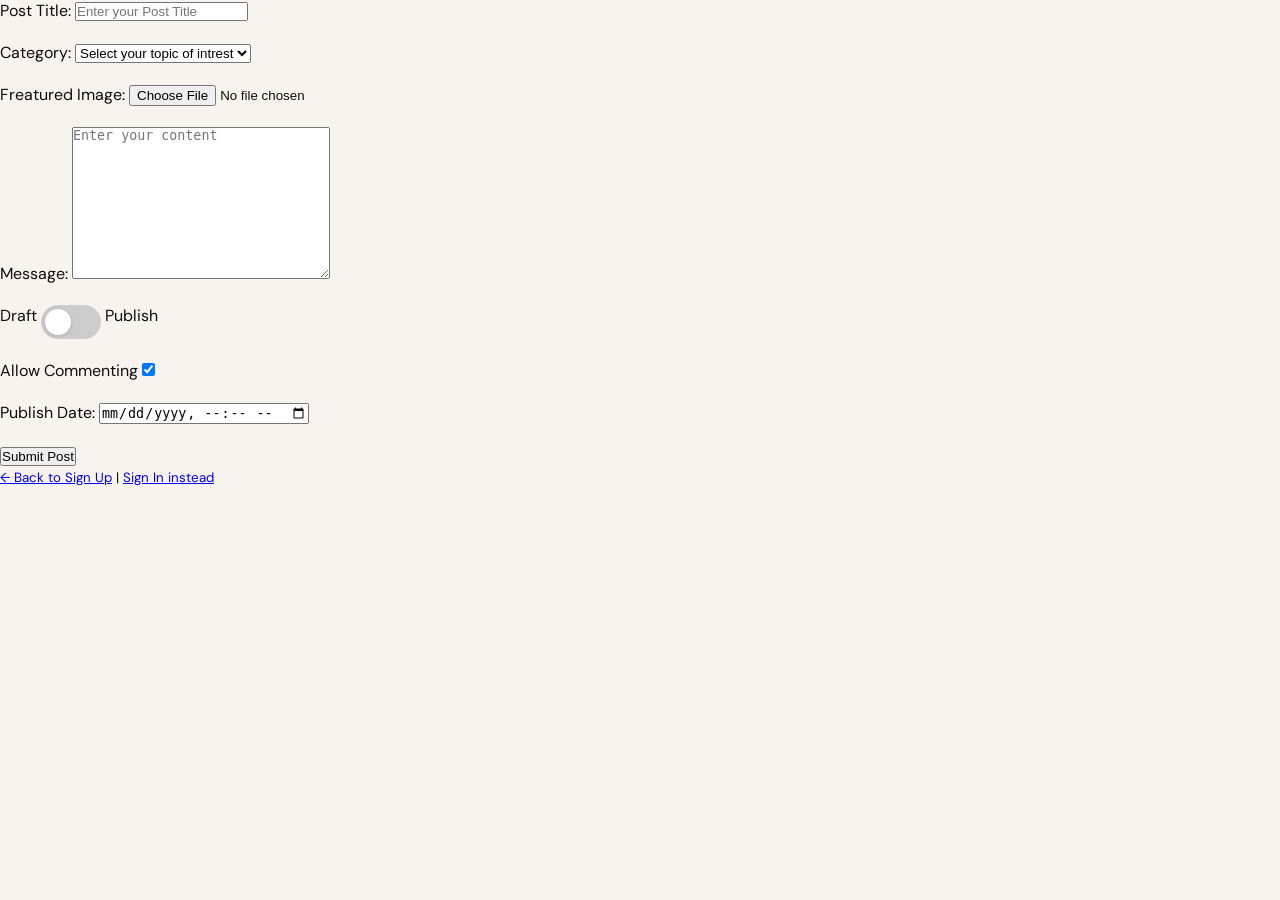
==== blogpost.html @ 6a6ed650 "commit" ====
<!DOCTYPE html>
<html lang="en">
<head>
    <meta charset="UTF-8">
    <meta name="viewport" content="width=device-width, initial-scale=1.0">
    <title>BlogPost</title>
    <link rel="stylesheet" href="styles.css" />
</head>
<body>
    <form action="">
        <label for="title">Post Title: </label>
        <input type="title" placeholder="Enter your Post Title" required><br><br>
        <label for="category">Category: </label>
        <select name="topic" id="topic" required>
            <option value="">Select your topic of intrest</option>
            <option value="cars">Cars</option>
            <option value="Food and drinks">Food and drinks</option>
  <option value="Lifestyle">Lifestyle</option>
  <option value="Culture">Culture</option>
  <option value="Business">Business</option>
  <option value="Finance">Finance</option>
  <option value="Technology">Technology</option>
  <option value="Sports">Sports</option>
  <option value="art">Art</option>
  <option value="Music">Music</option>
  <option value="health and fitness">Health and fitness</option>
  <option value="Spirituality">Spirituality</option>
  <option value="Fiction">Fiction</option>
  <option value="Other">Other</option>
  </select><br><br>
        <label for="image">Freatured Image: </label>
        <input type="file" id="Featured Image" accept="image/*" ><br><br>
        <label for="body">Message: </label>
 <textarea name="body" id="content" cols="30" rows="10" placeholder="Enter your content" required></textarea><br><br>
<style>
.switch {
  position: relative;
  display: inline-block;
  width: 60px;
  height: 34px;
}

.switch input {
  opacity: 0;
  width: 0;
  height: 0;
}

.slider {
  position: absolute;
  cursor: pointer;
  top: 0;
  left: 0;
  right: 0;
  bottom: 0;
  background-color: #ccc;
  transition: 0.4s;
  border-radius: 34px;
}

.slider:before {
  position: absolute;
  content: "";
  height: 26px;
  width: 26px;
  left: 4px;
  bottom: 4px;
  background-color: rgb(255, 255, 255);
  transition: 0.4s;
  border-radius: 50%;
}

input:checked + .slider {
  background-color: #2196F3;
}

input:checked + .slider:before {
  transform: translateX(26px);
}
</style>
<label for="draft">Draft </label>
<label class="switch">
  <input type="checkbox">
  <span class="slider"></span>
</label>
<label for="publish"> Publish</label><br><br>
<label for="allow commenting">Allow Commenting</label>
<input type="checkbox" checked required><br><br>
<label for="date">Publish Date: </label>
<input type="datetime-local" required><br><br>
<button type="button">Submit Post</button>
    </form>
     <p><small><a href="signup.html" onclick="showSignUp(); return false;">← Back to Sign Up</a> | <a href="signin.html" onclick="showSignIn(); return false;">Sign In instead</a></small></p>
</body>
</html>
---- styles.css ----
/* ============================================================
   BlogSpace — Shared Stylesheet
   Covers: signin.html | signup.html | blogpost.html
   ============================================================ */

@import url('https://fonts.googleapis.com/css2?family=Playfair+Display:wght@400;700&family=DM+Sans:wght@300;400;500&display=swap');

/* ── Reset & Root ── */
*, *::before, *::after { box-sizing: border-box; margin: 0; padding: 0; }

:root {
  --ink:       #0f0e0d;
  --cream:     #f7f3ee;
  --warm:      #c8a96e;
  --warm-dark: #a88848;
  --muted:     #7a7570;
  --border:    #e0d9d0;
}

body {
  font-family: 'DM Sans', sans-serif;
  background: var(--cream);
  min-height: 100vh;
  display: flex;
  flex-direction: column;
  color: var(--ink);
}

/* ── Navigation ── */
nav {
  display: flex;
  justify-content: space-between;
  align-items: center;
  padding: 1.2rem 2.5rem;
  border-bottom: 1px solid var(--border);
  background: var(--cream);
  position: sticky;
  top: 0;
  z-index: 10;
}

.nav-logo {
  font-family: 'Playfair Display', serif;
  font-size: 1.5rem;
  font-weight: 700;
  color: var(--ink);
  text-decoration: none;
  letter-spacing: -0.5px;
}

.nav-links {
  display: flex;
  gap: 1.5rem;
  align-items: center;
}

.nav-links a {
  font-size: 0.875rem;
  font-weight: 500;
  color: var(--muted);
  text-decoration: none;
  transition: color 0.2s;
}

.nav-links a:hover { color: var(--ink); }

.nav-links a.active {
  color: var(--warm-dark);
  border-bottom: 1.5px solid var(--warm-dark);
  padding-bottom: 2px;
}

.nav-links .btn-nav {
  background: var(--ink);
  color: var(--cream) !important;
  padding: 0.45rem 1.1rem;
  border-radius: 4px;
  font-weight: 500;
  transition: background 0.2s;
}

.nav-links .btn-nav:hover {
  background: var(--warm-dark);
  border-bottom: none !important;
}

/* ── Page Wrapper ── */
.page-wrap {
  flex: 1;
  display: flex;
  align-items: center;
  justify-content: center;
  padding: 3rem 1.5rem;
}

/* ── Card ── */
.card {
  background: #fff;
  border: 1px solid var(--border);
  border-radius: 12px;
  padding: 2.8rem 2.5rem;
  width: 100%;
  max-width: 420px;
  box-shadow: 0 4px 30px rgba(0, 0, 0, 0.05);
  animation: fadeUp 0.5s ease both;
}

.card.wide  { max-width: 460px; }
.card.editor { max-width: 100%; padding: 2.4rem; }

@keyframes fadeUp {
  from { opacity: 0; transform: translateY(18px); }
  to   { opacity: 1; transform: translateY(0); }
}

/* ── Card Header ── */
.card-header { margin-bottom: 2rem; }

.card-header h1 {
  font-family: 'Playfair Display', serif;
  font-size: 2rem;
  font-weight: 700;
  color: var(--ink);
  line-height: 1.2;
}

.card-header p {
  margin-top: 0.5rem;
  font-size: 0.9rem;
  color: var(--muted);
}

.card-header p a {
  color: var(--warm-dark);
  text-decoration: none;
  font-weight: 500;
}

.card-header p a:hover { text-decoration: underline; }

/* ── Divider ── */
.divider {
  width: 40px;
  height: 3px;
  background: var(--warm);
  border-radius: 2px;
  margin: 0.75rem 0 1.5rem;
}

/* ── Form Fields ── */
.field { margin-bottom: 1.25rem; }

.field label {
  display: block;
  font-size: 0.8rem;
  font-weight: 500;
  letter-spacing: 0.06em;
  text-transform: uppercase;
  color: var(--muted);
  margin-bottom: 0.4rem;
}

.field input[type="text"],
.field input[type="email"],
.field input[type="password"],
.field input[type="tel"],
.field input[type="file"],
.field input[type="datetime-local"],
.field select,
.field textarea {
  width: 100%;
  padding: 0.72rem 0.9rem;
  border: 1.5px solid var(--border);
  border-radius: 7px;
  font-family: 'DM Sans', sans-serif;
  font-size: 0.95rem;
  color: var(--ink);
  background: #fafaf8;
  outline: none;
  transition: border-color 0.2s, box-shadow 0.2s;
  appearance: none;
}

.field input:focus,
.field select:focus,
.field textarea:focus {
  border-color: var(--warm);
  box-shadow: 0 0 0 3px rgba(200, 169, 110, 0.15);
  background: #fff;
}

.field input[type="file"] {
  padding: 0.5rem 0.9rem;
  cursor: pointer;
  font-size: 0.85rem;
}

.field select {
  background-image: url("data:image/svg+xml,%3Csvg xmlns='http://www.w3.org/2000/svg' width='12' height='12' viewBox='0 0 12 12'%3E%3Cpath fill='%237a7570' d='M6 8L1 3h10z'/%3E%3C/svg%3E");
  background-repeat: no-repeat;
  background-position: right 0.9rem center;
  padding-right: 2.2rem;
  cursor: pointer;
}

.field textarea {
  resize: vertical;
  min-height: 180px;
  line-height: 1.6;
}

/* ── Two-Column Grid ── */
.row-2 {
  display: grid;
  grid-template-columns: 1fr 1fr;
  gap: 1rem;
}

/* ── Avatar Preview ── */
.avatar-wrap {
  display: flex;
  align-items: center;
  gap: 1rem;
  margin-top: 0.4rem;
}

.avatar-preview {
  width: 52px;
  height: 52px;
  border-radius: 50%;
  background: var(--cream);
  border: 2px dashed var(--border);
  object-fit: cover;
  display: flex;
  align-items: center;
  justify-content: center;
  font-size: 1.3rem;
  overflow: hidden;
  flex-shrink: 0;
}

.avatar-preview img {
  width: 100%;
  height: 100%;
  object-fit: cover;
  display: none;
}

/* ── Featured Image Preview ── */
.img-preview {
  margin-top: 0.6rem;
  width: 100%;
  height: 160px;
  border-radius: 7px;
  border: 1.5px dashed var(--border);
  object-fit: cover;
  display: none;
}

/* ── Forgot Password Link ── */
.forgot {
  display: block;
  text-align: right;
  font-size: 0.8rem;
  color: var(--warm-dark);
  text-decoration: none;
  margin-top: -0.6rem;
  margin-bottom: 1.4rem;
}

.forgot:hover { text-decoration: underline; }

/* ── Bottom Auth Link ── */
.auth-link {
  margin-top: 1.5rem;
  text-align: center;
  font-size: 0.875rem;
  color: var(--muted);
}

.auth-link a {
  color: var(--warm-dark);
  font-weight: 500;
  text-decoration: none;
}

.auth-link a:hover { text-decoration: underline; }

/* ── Checkbox Row ── */
.checkbox-row {
  display: flex;
  align-items: flex-start;
  gap: 0.6rem;
  margin-bottom: 1.4rem;
  margin-top: 0.3rem;
}

.checkbox-row input[type="checkbox"] {
  width: 16px;
  height: 16px;
  margin-top: 2px;
  accent-color: var(--warm-dark);
  cursor: pointer;
  flex-shrink: 0;
}

.checkbox-row label {
  font-size: 0.85rem;
  color: var(--muted);
  cursor: pointer;
  line-height: 1.5;
}

.checkbox-row label a {
  color: var(--warm-dark);
  text-decoration: none;
  font-weight: 500;
}

.checkbox-row label a:hover { text-decoration: underline; }

/* ── Submit Button ── */
.btn-submit {
  width: 100%;
  padding: 0.8rem;
  background: var(--ink);
  color: var(--cream);
  font-family: 'DM Sans', sans-serif;
  font-size: 0.95rem;
  font-weight: 500;
  border: none;
  border-radius: 7px;
  cursor: pointer;
  letter-spacing: 0.02em;
  transition: background 0.2s, transform 0.1s;
}

.btn-submit:hover  { background: var(--warm-dark); }
.btn-submit:active { transform: scale(0.98); }

/* ── Blog Post Page ── */
.editor-shell {
  width: 100%;
  max-width: 760px;
  animation: fadeUp 0.5s ease both;
}

.page-title {
  font-family: 'Playfair Display', serif;
  font-size: 2.2rem;
  font-weight: 700;
  color: var(--ink);
  margin-bottom: 0.4rem;
}

.page-subtitle {
  font-size: 0.9rem;
  color: var(--muted);
  margin-bottom: 2.2rem;
}

.page-divider {
  width: 48px;
  height: 3px;
  background: var(--warm);
  border-radius: 2px;
  margin-bottom: 2rem;
}

/* ── Publish Toggle ── */
.toggle-row {
  display: flex;
  align-items: center;
  gap: 0.8rem;
  margin-bottom: 1.4rem;
}

.toggle-label       { font-size: 0.85rem; font-weight: 500; color: var(--muted); }
.toggle-label.right { color: var(--ink); }

.switch {
  position: relative;
  display: inline-block;
  width: 52px;
  height: 28px;
}

.switch input { opacity: 0; width: 0; height: 0; }

.slider {
  position: absolute;
  cursor: pointer;
  inset: 0;
  background: #ddd;
  border-radius: 28px;
  transition: 0.3s;
}

.slider::before {
  content: "";
  position: absolute;
  width: 22px;
  height: 22px;
  left: 3px;
  bottom: 3px;
  background: #fff;
  border-radius: 50%;
  transition: 0.3s;
  box-shadow: 0 1px 4px rgba(0, 0, 0, 0.15);
}

input:checked + .slider             { background: var(--warm-dark); }
input:checked + .slider::before     { transform: translateX(24px); }

/* ── Action Bar (Blog Post) ── */
.action-bar {
  display: flex;
  gap: 0.8rem;
  margin-top: 0.4rem;
  flex-wrap: wrap;
}

.btn {
  padding: 0.75rem 1.5rem;
  border-radius: 7px;
  font-family: 'DM Sans', sans-serif;
  font-size: 0.9rem;
  font-weight: 500;
  cursor: pointer;
  border: none;
  transition: background 0.2s, transform 0.1s;
  letter-spacing: 0.01em;
}

.btn:active      { transform: scale(0.97); }
.btn-primary     { background: var(--ink); color: var(--cream); flex: 1; }
.btn-primary:hover { background: var(--warm-dark); }

.btn-outline {
  background: transparent;
  color: var(--ink);
  border: 1.5px solid var(--border);
}

.btn-outline:hover { border-color: var(--ink); background: #fafaf8; }

/* ── Footer ── */
footer {
  text-align: center;
  padding: 1.2rem;
  font-size: 0.78rem;
  color: var(--muted);
  border-top: 1px solid var(--border);
  margin-top: auto;
}
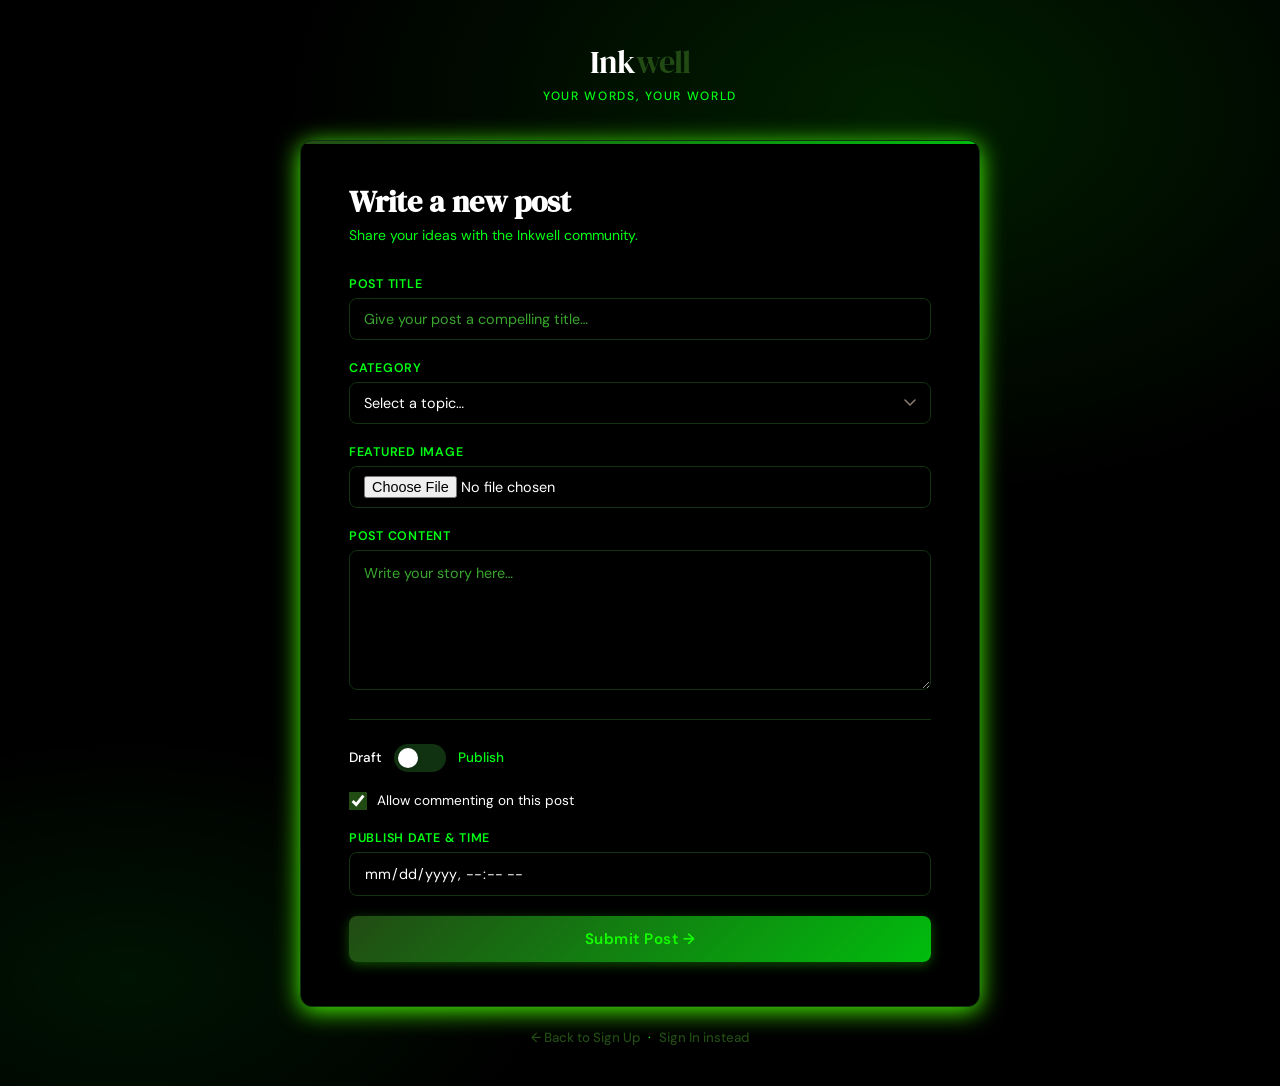
==== commit a350c86a: "commit" ====
--- a/blogpost.html
+++ b/blogpost.html
@@ -1,95 +1,98 @@
 <!DOCTYPE html>
 <html lang="en">
 <head>
-    <meta charset="UTF-8">
-    <meta name="viewport" content="width=device-width, initial-scale=1.0">
-    <title>BlogPost</title>
-    <link rel="stylesheet" href="styles.css" />
+  <meta charset="UTF-8" />
+  <meta name="viewport" content="width=device-width, initial-scale=1.0" />
+  <title>New Post — Inkwell</title>
+  <link rel="stylesheet" href="styles.css" />
 </head>
 <body>
-    <form action="">
-        <label for="title">Post Title: </label>
-        <input type="title" placeholder="Enter your Post Title" required><br><br>
-        <label for="category">Category: </label>
-        <select name="topic" id="topic" required>
-            <option value="">Select your topic of intrest</option>
-            <option value="cars">Cars</option>
-            <option value="Food and drinks">Food and drinks</option>
-  <option value="Lifestyle">Lifestyle</option>
-  <option value="Culture">Culture</option>
-  <option value="Business">Business</option>
-  <option value="Finance">Finance</option>
-  <option value="Technology">Technology</option>
-  <option value="Sports">Sports</option>
-  <option value="art">Art</option>
-  <option value="Music">Music</option>
-  <option value="health and fitness">Health and fitness</option>
-  <option value="Spirituality">Spirituality</option>
-  <option value="Fiction">Fiction</option>
-  <option value="Other">Other</option>
-  </select><br><br>
-        <label for="image">Freatured Image: </label>
-        <input type="file" id="Featured Image" accept="image/*" ><br><br>
-        <label for="body">Message: </label>
- <textarea name="body" id="content" cols="30" rows="10" placeholder="Enter your content" required></textarea><br><br>
-<style>
-.switch {
-  position: relative;
-  display: inline-block;
-  width: 60px;
-  height: 34px;
-}
 
-.switch input {
-  opacity: 0;
-  width: 0;
-  height: 0;
-}
+  <header>
+    <a href="signup.html" class="wordmark">Ink<span>well</span></a>
+    <span class="tagline">Your words, your world</span>
+  </header>
 
-.slider {
-  position: absolute;
-  cursor: pointer;
-  top: 0;
-  left: 0;
-  right: 0;
-  bottom: 0;
-  background-color: #ccc;
-  transition: 0.4s;
-  border-radius: 34px;
-}
+  <main class="wide">
+    <section class="card-header">
+      <h1>Write a new post</h1>
+      <p>Share your ideas with the Inkwell community.</p>
+    </section>
 
-.slider:before {
-  position: absolute;
-  content: "";
-  height: 26px;
-  width: 26px;
-  left: 4px;
-  bottom: 4px;
-  background-color: rgb(255, 255, 255);
-  transition: 0.4s;
-  border-radius: 50%;
-}
+    <form action="submit.html" method="get">
 
-input:checked + .slider {
-  background-color: #2196F3;
-}
+      <fieldset>
+        <label for="post-title">Post Title</label>
+        <input type="text" id="post-title" name="title"
+               placeholder="Give your post a compelling title…" required />
+      </fieldset>
 
-input:checked + .slider:before {
-  transform: translateX(26px);
-}
-</style>
-<label for="draft">Draft </label>
-<label class="switch">
-  <input type="checkbox">
-  <span class="slider"></span>
-</label>
-<label for="publish"> Publish</label><br><br>
-<label for="allow commenting">Allow Commenting</label>
-<input type="checkbox" checked required><br><br>
-<label for="date">Publish Date: </label>
-<input type="datetime-local" required><br><br>
-<button type="button">Submit Post</button>
+      <fieldset>
+        <label for="category">Category</label>
+        <select id="category" name="category" required>
+          <option value="">Select a topic…</option>
+          <option value="cars">Cars</option>
+          <option value="food-drinks">Food &amp; Drinks</option>
+          <option value="lifestyle">Lifestyle</option>
+          <option value="culture">Culture</option>
+          <option value="business">Business</option>
+          <option value="finance">Finance</option>
+          <option value="technology">Technology</option>
+          <option value="sports">Sports</option>
+          <option value="art">Art</option>
+          <option value="music">Music</option>
+          <option value="health-fitness">Health &amp; Fitness</option>
+          <option value="spirituality">Spirituality</option>
+          <option value="fiction">Fiction</option>
+          <option value="other">Other</option>
+        </select>
+      </fieldset>
+
+      <fieldset>
+        <label for="featured-image">Featured Image</label>
+        <input type="file" id="featured-image" name="featured_image" accept="image/*" />
+      </fieldset>
+
+      <fieldset>
+        <label for="content">Post Content</label>
+        <textarea id="content" name="content"
+                  placeholder="Write your story here…" required></textarea>
+      </fieldset>
+
+      <hr />
+
+      <p class="toggle-row">
+        <label for="publish-toggle" id="label-draft" class="active">Draft</label>
+        <label class="switch">
+          <input type="checkbox" id="publish-toggle" name="published"
+                 onchange="document.getElementById('label-draft').classList.toggle('active',!this.checked);
+                           document.getElementById('label-publish').classList.toggle('active',this.checked);" />
+          <span class="slider"></span>
+        </label>
+        <label for="publish-toggle" id="label-publish">Publish</label>
+      </p>
+
+      <p class="check-row">
+        <input type="checkbox" id="allow-comments" name="allow_comments" checked />
+        <label for="allow-comments">Allow commenting on this post</label>
+      </p>
+
+      <fieldset>
+        <label for="publish-date">Publish Date &amp; Time</label>
+        <input type="datetime-local" id="publish-date" name="publish_date" />
+      </fieldset>
+
+      <button type="submit">Submit Post →</button>
     </form>
-     <p><small><a href="signup.html" onclick="showSignUp(); return false;">← Back to Sign Up</a> | <a href="signin.html" onclick="showSignIn(); return false;">Sign In instead</a></small></p>
+  </main>
+
+  <footer>
+    <p>
+      <a href="signup.html">← Back to Sign Up</a>
+      &nbsp;·&nbsp;
+      <a href="signin.html">Sign In instead</a>
+    </p>
+  </footer>
+
 </body>
 </html>
--- a/styles.css
+++ b/styles.css
@@ -1,455 +1,279 @@
-/* ============================================================
-   BlogSpace — Shared Stylesheet
-   Covers: signin.html | signup.html | blogpost.html
-   ============================================================ */
-
-@import url('https://fonts.googleapis.com/css2?family=Playfair+Display:wght@400;700&family=DM+Sans:wght@300;400;500&display=swap');
-
-/* ── Reset & Root ── */
+@import url('https://fonts.googleapis.com/css2?family=DM+Serif+Display:ital@0;1&family=DM+Sans:wght@300;400;500;600&display=swap');
+
 *, *::before, *::after { box-sizing: border-box; margin: 0; padding: 0; }
 
 :root {
-  --ink:       #0f0e0d;
-  --cream:     #f7f3ee;
-  --warm:      #c8a96e;
-  --warm-dark: #a88848;
-  --muted:     #7a7570;
-  --border:    #e0d9d0;
+  --ink:      #ffffff;
+  --paper:    #000000;
+  --gold:     #224b14;
+  --rust:     #00bc0d;
+  --muted:    #00ff15;
+  --border:   #113211;
+  --card:     #000000;
+  --radius:   12px;
+  --shadow:   0 4px 24px rgb(72, 255, 0);
+  --font-serif: 'DM Serif Display', Georgia, serif;
+  --font-sans:  'DM Sans', sans-serif;
 }
 
 body {
-  font-family: 'DM Sans', sans-serif;
-  background: var(--cream);
   min-height: 100vh;
+  background: var(--paper);
+  background-image:
+    radial-gradient(ellipse 80% 60% at 70% 10%, rgba(9, 255, 1, 0.12) 0%, transparent 60%),
+    radial-gradient(ellipse 60% 40% at 10% 90%, rgba(0, 255, 30, 0.08) 0%, transparent 55%);
+  font-family: var(--font-sans);
+  color: var(--ink);
   display: flex;
   flex-direction: column;
-  color: var(--ink);
-}
-
-/* ── Navigation ── */
-nav {
-  display: flex;
-  justify-content: space-between;
   align-items: center;
-  padding: 1.2rem 2.5rem;
-  border-bottom: 1px solid var(--border);
-  background: var(--cream);
-  position: sticky;
-  top: 0;
-  z-index: 10;
-}
-
-.nav-logo {
-  font-family: 'Playfair Display', serif;
-  font-size: 1.5rem;
-  font-weight: 700;
+  justify-content: center;
+  padding: 40px 20px;
+}
+
+/* ── Site header / wordmark ── */
+header {
+  text-align: center;
+  margin-bottom: 36px;
+}
+header .wordmark {
+  font-family: var(--font-serif);
+  font-size: 2rem;
+  letter-spacing: -.02em;
   color: var(--ink);
   text-decoration: none;
-  letter-spacing: -0.5px;
-}
-
-.nav-links {
-  display: flex;
-  gap: 1.5rem;
-  align-items: center;
-}
-
-.nav-links a {
-  font-size: 0.875rem;
+}
+header .wordmark span { color: var(--gold); }
+header .tagline {
+  display: block;
+  font-size: .75rem;
   font-weight: 500;
-  color: var(--muted);
-  text-decoration: none;
-  transition: color 0.2s;
-}
-
-.nav-links a:hover { color: var(--ink); }
-
-.nav-links a.active {
-  color: var(--warm-dark);
-  border-bottom: 1.5px solid var(--warm-dark);
-  padding-bottom: 2px;
-}
-
-.nav-links .btn-nav {
-  background: var(--ink);
-  color: var(--cream) !important;
-  padding: 0.45rem 1.1rem;
-  border-radius: 4px;
-  font-weight: 500;
-  transition: background 0.2s;
-}
-
-.nav-links .btn-nav:hover {
-  background: var(--warm-dark);
-  border-bottom: none !important;
-}
-
-/* ── Page Wrapper ── */
-.page-wrap {
-  flex: 1;
+  letter-spacing: .14em;
+  text-transform: uppercase;
+  color: var(--muted);
+  margin-top: 4px;
+}
+
+/* ── Card shell ── */
+main {
+  background: var(--card);
+  border: 1px solid var(--border);
+  border-radius: var(--radius);
+  box-shadow: var(--shadow);
+  width: 100%;
+  max-width: 520px;
+  padding: 44px 48px;
+  position: relative;
+  overflow: hidden;
+}
+main::before {
+  content: '';
+  position: absolute;
+  top: 0; left: 0; right: 0;
+  height: 3px;
+  background: linear-gradient(90deg, var(--gold), var(--rust));
+}
+main.wide { max-width: 680px; }
+
+/* ── Section used as card header ── */
+section.card-header { margin-bottom: 32px; }
+section.card-header h1 {
+  font-family: var(--font-serif);
+  font-size: 1.9rem;
+  line-height: 1.15;
+}
+section.card-header p {
+  margin-top: 6px;
+  font-size: .875rem;
+  color: var(--muted);
+}
+
+/* ── Fieldsets as field groups ── */
+fieldset {
+  border: none;
+  padding: 0;
+  margin: 0 0 20px 0;
+}
+fieldset.row-2 {
+  display: grid;
+  grid-template-columns: 1fr 1fr;
+  gap: 0 16px;
+}
+/* each inner fieldset inside row-2 has no bottom margin */
+fieldset.row-2 > fieldset { margin-bottom: 0; }
+
+/* ── Labels ── */
+label {
+  display: block;
+  font-size: .78rem;
+  font-weight: 600;
+  letter-spacing: .06em;
+  text-transform: uppercase;
+  color: var(--muted);
+  margin-bottom: 6px;
+}
+
+/* ── Inputs, select, textarea ── */
+input[type="text"],
+input[type="email"],
+input[type="password"],
+input[type="tel"],
+input[type="file"],
+input[type="datetime-local"],
+select,
+textarea {
+  width: 100%;
+  padding: 11px 14px;
+  border: 1.5px solid var(--border);
+  border-radius: 8px;
+  font-family: var(--font-sans);
+  font-size: .9rem;
+  color: var(--ink);
+  background: var(--paper);
+  transition: border-color .2s, box-shadow .2s;
+  outline: none;
+}
+input[type="file"] { padding: 9px 14px; cursor: pointer; }
+textarea { resize: vertical; min-height: 140px; line-height: 1.6; }
+select {
+  cursor: pointer;
+  appearance: none;
+  background-image: url("data:image/svg+xml,%3Csvg xmlns='http://www.w3.org/2000/svg' width='12' height='8' viewBox='0 0 12 8'%3E%3Cpath d='M1 1l5 5 5-5' stroke='%238a7f72' stroke-width='1.5' fill='none' stroke-linecap='round'/%3E%3C/svg%3E");
+  background-repeat: no-repeat;
+  background-position: right 14px center;
+  padding-right: 36px;
+}
+input:focus, select:focus, textarea:focus {
+  border-color: var(--gold);
+  box-shadow: 0 0 0 3px rgba(0, 255, 60, 0.15);
+  background: #000000;
+}
+input::placeholder, textarea::placeholder { color: #39a62d; }
+
+/* ── Checkbox row (using <p>) ── */
+p.check-row {
   display: flex;
   align-items: center;
-  justify-content: center;
-  padding: 3rem 1.5rem;
-}
-
-/* ── Card ── */
-.card {
-  background: #fff;
-  border: 1px solid var(--border);
-  border-radius: 12px;
-  padding: 2.8rem 2.5rem;
-  width: 100%;
-  max-width: 420px;
-  box-shadow: 0 4px 30px rgba(0, 0, 0, 0.05);
-  animation: fadeUp 0.5s ease both;
-}
-
-.card.wide  { max-width: 460px; }
-.card.editor { max-width: 100%; padding: 2.4rem; }
-
-@keyframes fadeUp {
-  from { opacity: 0; transform: translateY(18px); }
-  to   { opacity: 1; transform: translateY(0); }
-}
-
-/* ── Card Header ── */
-.card-header { margin-bottom: 2rem; }
-
-.card-header h1 {
-  font-family: 'Playfair Display', serif;
-  font-size: 2rem;
-  font-weight: 700;
-  color: var(--ink);
-  line-height: 1.2;
-}
-
-.card-header p {
-  margin-top: 0.5rem;
-  font-size: 0.9rem;
-  color: var(--muted);
-}
-
-.card-header p a {
-  color: var(--warm-dark);
-  text-decoration: none;
-  font-weight: 500;
-}
-
-.card-header p a:hover { text-decoration: underline; }
-
-/* ── Divider ── */
-.divider {
-  width: 40px;
-  height: 3px;
-  background: var(--warm);
-  border-radius: 2px;
-  margin: 0.75rem 0 1.5rem;
-}
-
-/* ── Form Fields ── */
-.field { margin-bottom: 1.25rem; }
-
-.field label {
-  display: block;
-  font-size: 0.8rem;
-  font-weight: 500;
-  letter-spacing: 0.06em;
-  text-transform: uppercase;
-  color: var(--muted);
-  margin-bottom: 0.4rem;
-}
-
-.field input[type="text"],
-.field input[type="email"],
-.field input[type="password"],
-.field input[type="tel"],
-.field input[type="file"],
-.field input[type="datetime-local"],
-.field select,
-.field textarea {
-  width: 100%;
-  padding: 0.72rem 0.9rem;
-  border: 1.5px solid var(--border);
-  border-radius: 7px;
-  font-family: 'DM Sans', sans-serif;
-  font-size: 0.95rem;
-  color: var(--ink);
-  background: #fafaf8;
-  outline: none;
-  transition: border-color 0.2s, box-shadow 0.2s;
-  appearance: none;
-}
-
-.field input:focus,
-.field select:focus,
-.field textarea:focus {
-  border-color: var(--warm);
-  box-shadow: 0 0 0 3px rgba(200, 169, 110, 0.15);
-  background: #fff;
-}
-
-.field input[type="file"] {
-  padding: 0.5rem 0.9rem;
-  cursor: pointer;
-  font-size: 0.85rem;
-}
-
-.field select {
-  background-image: url("data:image/svg+xml,%3Csvg xmlns='http://www.w3.org/2000/svg' width='12' height='12' viewBox='0 0 12 12'%3E%3Cpath fill='%237a7570' d='M6 8L1 3h10z'/%3E%3C/svg%3E");
-  background-repeat: no-repeat;
-  background-position: right 0.9rem center;
-  padding-right: 2.2rem;
-  cursor: pointer;
-}
-
-.field textarea {
-  resize: vertical;
-  min-height: 180px;
-  line-height: 1.6;
-}
-
-/* ── Two-Column Grid ── */
-.row-2 {
-  display: grid;
-  grid-template-columns: 1fr 1fr;
-  gap: 1rem;
-}
-
-/* ── Avatar Preview ── */
-.avatar-wrap {
+  gap: 10px;
+  margin-bottom: 20px;
+}
+p.check-row input[type="checkbox"] {
+  width: 18px; height: 18px;
+  accent-color: var(--gold);
+  cursor: pointer;
+  flex-shrink: 0;
+}
+p.check-row label {
+  font-size: .85rem;
+  font-weight: 400;
+  letter-spacing: 0;
+  text-transform: none;
+  color: var(--ink);
+  margin: 0;
+  cursor: pointer;
+}
+p.check-row a { color: var(--gold); text-decoration: none; font-weight: 500; }
+p.check-row a:hover { text-decoration: underline; }
+
+/* ── Toggle row (using <p>) ── */
+p.toggle-row {
   display: flex;
   align-items: center;
-  gap: 1rem;
-  margin-top: 0.4rem;
-}
-
-.avatar-preview {
-  width: 52px;
-  height: 52px;
-  border-radius: 50%;
-  background: var(--cream);
-  border: 2px dashed var(--border);
-  object-fit: cover;
-  display: flex;
-  align-items: center;
-  justify-content: center;
-  font-size: 1.3rem;
-  overflow: hidden;
-  flex-shrink: 0;
-}
-
-.avatar-preview img {
-  width: 100%;
-  height: 100%;
-  object-fit: cover;
-  display: none;
-}
-
-/* ── Featured Image Preview ── */
-.img-preview {
-  margin-top: 0.6rem;
-  width: 100%;
-  height: 160px;
-  border-radius: 7px;
-  border: 1.5px dashed var(--border);
-  object-fit: cover;
-  display: none;
-}
-
-/* ── Forgot Password Link ── */
-.forgot {
-  display: block;
-  text-align: right;
-  font-size: 0.8rem;
-  color: var(--warm-dark);
-  text-decoration: none;
-  margin-top: -0.6rem;
-  margin-bottom: 1.4rem;
-}
-
-.forgot:hover { text-decoration: underline; }
-
-/* ── Bottom Auth Link ── */
-.auth-link {
-  margin-top: 1.5rem;
-  text-align: center;
-  font-size: 0.875rem;
-  color: var(--muted);
-}
-
-.auth-link a {
-  color: var(--warm-dark);
+  gap: 12px;
+  margin-bottom: 20px;
+}
+p.toggle-row label {
+  font-size: .85rem;
   font-weight: 500;
-  text-decoration: none;
-}
-
-.auth-link a:hover { text-decoration: underline; }
-
-/* ── Checkbox Row ── */
-.checkbox-row {
-  display: flex;
-  align-items: flex-start;
-  gap: 0.6rem;
-  margin-bottom: 1.4rem;
-  margin-top: 0.3rem;
-}
-
-.checkbox-row input[type="checkbox"] {
-  width: 16px;
-  height: 16px;
-  margin-top: 2px;
-  accent-color: var(--warm-dark);
-  cursor: pointer;
-  flex-shrink: 0;
-}
-
-.checkbox-row label {
-  font-size: 0.85rem;
-  color: var(--muted);
-  cursor: pointer;
-  line-height: 1.5;
-}
-
-.checkbox-row label a {
-  color: var(--warm-dark);
-  text-decoration: none;
-  font-weight: 500;
-}
-
-.checkbox-row label a:hover { text-decoration: underline; }
-
-/* ── Submit Button ── */
-.btn-submit {
-  width: 100%;
-  padding: 0.8rem;
-  background: var(--ink);
-  color: var(--cream);
-  font-family: 'DM Sans', sans-serif;
-  font-size: 0.95rem;
-  font-weight: 500;
-  border: none;
-  border-radius: 7px;
-  cursor: pointer;
-  letter-spacing: 0.02em;
-  transition: background 0.2s, transform 0.1s;
-}
-
-.btn-submit:hover  { background: var(--warm-dark); }
-.btn-submit:active { transform: scale(0.98); }
-
-/* ── Blog Post Page ── */
-.editor-shell {
-  width: 100%;
-  max-width: 760px;
-  animation: fadeUp 0.5s ease both;
-}
-
-.page-title {
-  font-family: 'Playfair Display', serif;
-  font-size: 2.2rem;
-  font-weight: 700;
-  color: var(--ink);
-  margin-bottom: 0.4rem;
-}
-
-.page-subtitle {
-  font-size: 0.9rem;
-  color: var(--muted);
-  margin-bottom: 2.2rem;
-}
-
-.page-divider {
-  width: 48px;
-  height: 3px;
-  background: var(--warm);
-  border-radius: 2px;
-  margin-bottom: 2rem;
-}
-
-/* ── Publish Toggle ── */
-.toggle-row {
-  display: flex;
-  align-items: center;
-  gap: 0.8rem;
-  margin-bottom: 1.4rem;
-}
-
-.toggle-label       { font-size: 0.85rem; font-weight: 500; color: var(--muted); }
-.toggle-label.right { color: var(--ink); }
+  color: var(--muted);
+  text-transform: none;
+  letter-spacing: 0;
+  margin: 0;
+}
+p.toggle-row label.active { color: var(--ink); }
 
 .switch {
   position: relative;
   display: inline-block;
-  width: 52px;
-  height: 28px;
-}
-
+  width: 52px; height: 28px;
+  flex-shrink: 0;
+}
 .switch input { opacity: 0; width: 0; height: 0; }
-
 .slider {
   position: absolute;
   cursor: pointer;
   inset: 0;
-  background: #ddd;
+  background: var(--border);
   border-radius: 28px;
-  transition: 0.3s;
-}
-
+  transition: .3s;
+}
 .slider::before {
-  content: "";
+  content: '';
   position: absolute;
-  width: 22px;
-  height: 22px;
-  left: 3px;
-  bottom: 3px;
+  height: 20px; width: 20px;
+  left: 4px; bottom: 4px;
   background: #fff;
   border-radius: 50%;
-  transition: 0.3s;
-  box-shadow: 0 1px 4px rgba(0, 0, 0, 0.15);
-}
-
-input:checked + .slider             { background: var(--warm-dark); }
-input:checked + .slider::before     { transform: translateX(24px); }
-
-/* ── Action Bar (Blog Post) ── */
-.action-bar {
-  display: flex;
-  gap: 0.8rem;
-  margin-top: 0.4rem;
-  flex-wrap: wrap;
-}
-
-.btn {
-  padding: 0.75rem 1.5rem;
-  border-radius: 7px;
-  font-family: 'DM Sans', sans-serif;
-  font-size: 0.9rem;
+  transition: .3s;
+  box-shadow: 0 1px 4px rgba(0,0,0,.2);
+}
+input:checked + .slider { background: var(--gold); }
+input:checked + .slider::before { transform: translateX(24px); }
+
+/* ── Forgot password ── */
+p.forgot {
+  text-align: right;
+  margin-top: -10px;
+  margin-bottom: 20px;
+}
+p.forgot a {
+  font-size: .82rem;
+  color: var(--gold);
+  text-decoration: none;
   font-weight: 500;
-  cursor: pointer;
+}
+
+/* ── Divider ── */
+hr {
   border: none;
-  transition: background 0.2s, transform 0.1s;
-  letter-spacing: 0.01em;
-}
-
-.btn:active      { transform: scale(0.97); }
-.btn-primary     { background: var(--ink); color: var(--cream); flex: 1; }
-.btn-primary:hover { background: var(--warm-dark); }
-
-.btn-outline {
-  background: transparent;
-  color: var(--ink);
-  border: 1.5px solid var(--border);
-}
-
-.btn-outline:hover { border-color: var(--ink); background: #fafaf8; }
+  height: 1px;
+  background: var(--border);
+  margin: 24px 0;
+}
+
+/* ── Submit button ── */
+button[type="submit"] {
+  display: block;
+  width: 100%;
+  padding: 13px;
+  border: none;
+  border-radius: 8px;
+  background: linear-gradient(135deg, var(--gold), var(--rust));
+  color: #15ff00;
+  font-family: var(--font-sans);
+  font-size: .95rem;
+  font-weight: 600;
+  letter-spacing: .03em;
+  cursor: pointer;
+  transition: opacity .2s, transform .15s, box-shadow .2s;
+  box-shadow: 0 3px 12px rgba(47, 255, 0, 0.3);
+  margin-top: 8px;
+}
+button[type="submit"]:hover  { opacity: .92; transform: translateY(-1px); box-shadow: 0 6px 18px rgba(184,92,56,.35); }
+button[type="submit"]:active { transform: translateY(0); }
 
 /* ── Footer ── */
 footer {
   text-align: center;
-  padding: 1.2rem;
-  font-size: 0.78rem;
-  color: var(--muted);
-  border-top: 1px solid var(--border);
-  margin-top: auto;
+  margin-top: 22px;
+  font-size: .83rem;
+  color: var(--muted);
+}
+footer a { color: var(--gold); text-decoration: none; font-weight: 500; }
+footer a:hover { text-decoration: underline; }
+
+/* ── Responsive ── */
+@media (max-width: 560px) {
+  main { padding: 32px 24px; }
+  fieldset.row-2 { grid-template-columns: 1fr; }
 }
